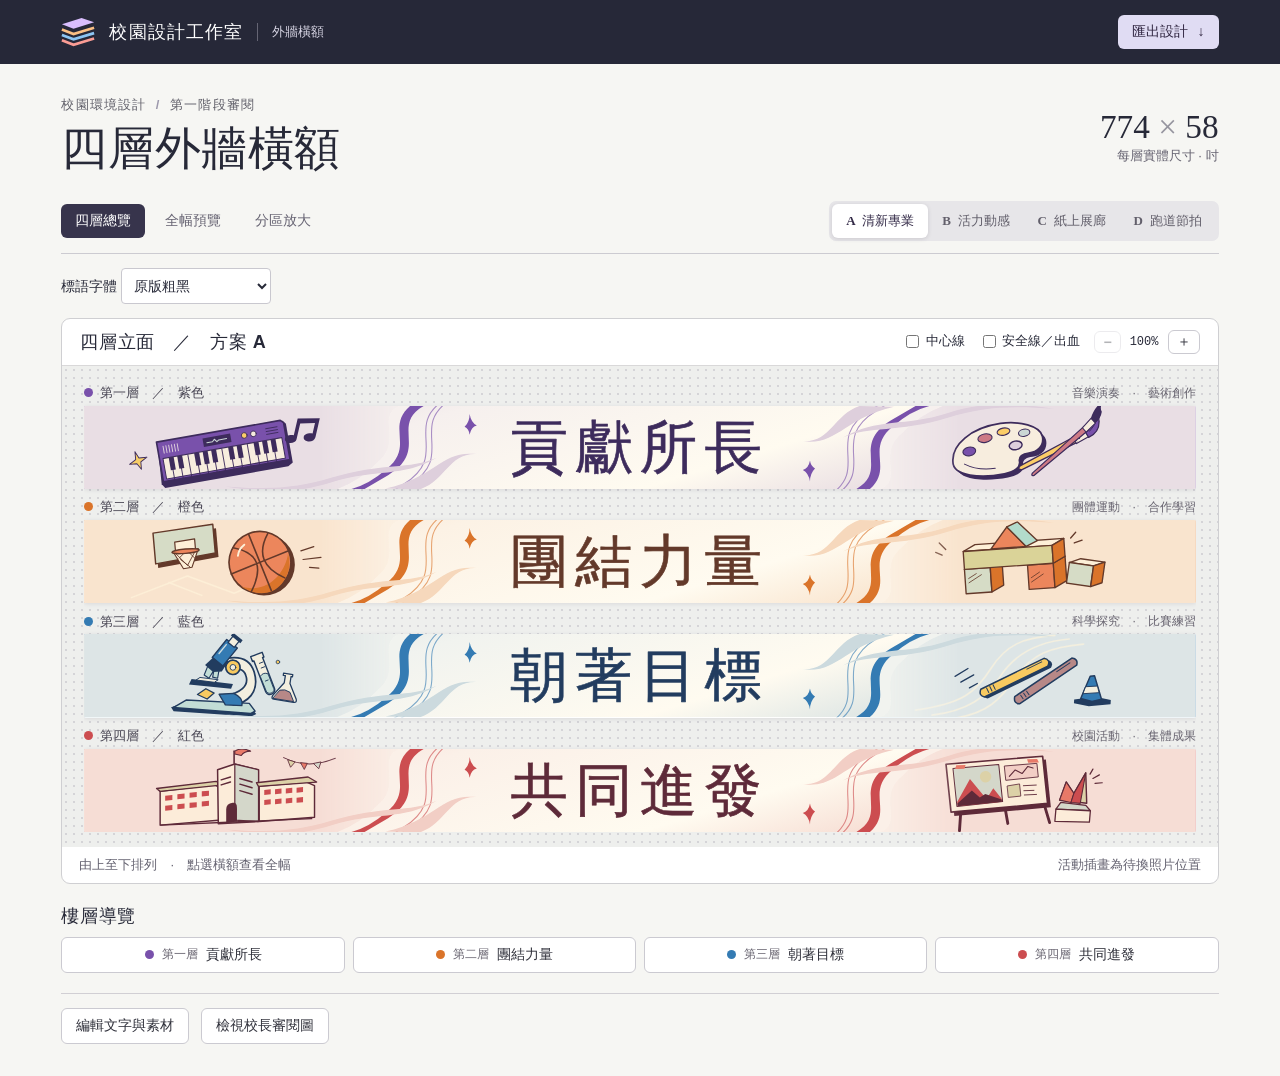
==== exterior-studio/index.html @ b6cfe5ee "Publish the four exterior banner designs and approved school photo previews" ====
<!doctype html>
<html lang="zh-HK"><head><meta charset="utf-8"><meta name="viewport" content="width=device-width, initial-scale=1"><meta name="theme-color" content="#242737"><link rel="icon" href="data:,"><title>四層外牆橫額｜校園設計工作室</title><link rel="stylesheet" href="style.css"></head>
<body>
<header><div class="bar"><div class="brand"><svg viewBox="0 0 38 33" aria-hidden="true"><path d="M1 8 23 1l14 5-23 7Z" fill="#D9BEFD"/><path d="m1 14 13 5 23-7" class="band" stroke="#FABF84"/><path d="m1 20 13 5 23-7" class="band" stroke="#8CC5F3"/><path d="m1 26 13 5 23-7" class="band" stroke="#FA9C94"/></svg><b>校園設計工作室</b><span>外牆橫額</span></div><button id="exportToggle" class="primary" aria-expanded="false">匯出設計 <span aria-hidden="true">↓</span></button></div></header>
<main><div class="intro"><div><div class="folio">校園環境設計 <i>/</i> 第一階段審閱</div><h1>四層外牆橫額</h1></div><div class="spec"><strong>774 <em>×</em> 58</strong><span>每層實體尺寸 · 吋</span></div></div>
<section id="exports" class="panel" hidden><h2>匯出設計</h2><div class="actions"><button data-export="layers">本層分層 SVG 初稿</button><button data-export="full">本層全幅 PNG</button><button data-export="detail">本區放大 PNG</button><button data-export="board">校長審閱圖 PNG</button><button data-export="draft">下載可編輯草稿</button></div></section>
<div class="schemebar"><div class="modes" id="modes"><button data-mode="overview">四層總覽</button><button data-mode="full">全幅預覽</button><button data-mode="detail">分區放大</button></div><div class="schemes"><button data-scheme="A"><b>A</b> 清新專業</button><button data-scheme="B"><b>B</b> 活力動感</button><button data-scheme="C"><b>C</b> 紙上展廊</button><button data-scheme="D"><b>D</b> 跑道節拍</button></div></div>
<div class="titleChoices"><div id="bTitles" class="cTitleOptions" role="group" aria-label="B 版中央構圖" hidden><strong>中央構圖</strong><div class="schemes"><button data-b-title="plain">原版白字</button><button data-b-title="reference">揮筆題字・暖白</button><button data-b-title="sweep">揮筆題字・樓層色</button></div></div><div id="cTitles" class="cTitleOptions" role="group" aria-label="C 版中央構圖" hidden><strong>中央構圖</strong><div class="schemes"><button data-c-title="fold">C1　摺紙題簽</button><button data-c-title="press">C2　活字海報</button></div></div><label>標語字體 <select id="titleFace"><option value="seki">源石黑體（丹版）</option><option value="song">繁體粗宋</option><option value="sans">原版粗黑</option></select></label></div>
<section class="viewer"><div class="toolbar"><h2 id="viewTitle"></h2><div class="tools"><label><input type="checkbox" id="center"> 中心線</label><label><input type="checkbox" id="safety"> 安全線／出血</label><div class="zoom"><button id="minus" aria-label="縮小">−</button><output id="scale">100%</output><button id="plus" aria-label="放大">＋</button></div></div></div>
<div class="mat"><div id="view" class="viewport" tabindex="0" aria-label="外牆設計預覽，可橫向捲動"></div></div>
<div class="legend"><span id="viewHint"></span><span id="guideHint"></span></div></section>
<section class="navigation"><h2>樓層導覽</h2><nav id="floors" aria-label="選擇樓層"></nav><div id="regions" class="actions" aria-label="選擇放大區域" hidden></div></section>
<div class="editbar"><button id="editToggle" aria-expanded="false">編輯文字與素材</button><button id="boardToggle" aria-expanded="false">檢視校長審閱圖</button></div>
<section id="editor" class="panel" hidden><h2>編輯橫額</h2><div class="fields"><label>目前樓層<select id="level"></select></label><label>主標語（四字）<input id="headline" maxlength="8" required><span id="titleHint"></span></label><label>主題色調<select id="tone"></select></label><label>標語字級 <output id="fontOut"></output><input type="range" id="font" min="64" max="86"></label><label>字距 <output id="trackOut"></output><input type="range" id="track" min="4" max="17"></label></div>
<h3>活動照片</h3><div id="photoEditors" class="photoEditors"></div>
<h3>印刷參考線 <small>暫定值，待印刷公司與現場確認</small></h3><div class="fields"><label>安全邊距（吋）<input id="margin" type="number" min="0" max="20" step=".25"></label><label>出血（吋）<input id="bleed" type="number" min="0" max="10" step=".25"></label></div>
<h3>可編輯草稿</h3><div class="actions"><button data-export="draft">下載草稿 JSON</button><label class="filebtn">載入草稿 JSON<input type="file" id="restore" accept=".json,application/json"></label></div></section>
<section id="boardPanel" class="panel" hidden><div class="boardHead"><h2>校長審閱圖</h2><button data-export="board">下載審閱圖 PNG</button></div><div id="boardView"></div></section>
<p role="status" id="status"></p></main>
<svg id="measure" xmlns="http://www.w3.org/2000/svg" aria-hidden="true"></svg>
<script defer src="fonts/seki-data.js"></script><script defer src="art.js"></script><script defer src="design.js"></script><script defer src="review.js"></script><script defer src="app.js"></script></body></html>
---- exterior-studio/style.css ----
:root{font-family:"PingFang HK","Microsoft JhengHei",sans-serif;color:#272938;background:#f6f6f3;accent-color:#595079;font-synthesis:none}*{box-sizing:border-box}body{margin:0}header{background:#262838;color:#fff}.bar,main{max-width:1630px;margin:auto;padding-inline:clamp(16px,4.8vw,78px)}.bar,.brand,.intro,.schemebar,.toolbar,.tools,.zoom,.legend,.editbar,.boardHead,.navigation h2{display:flex;align-items:center;justify-content:space-between;gap:12px}.bar{height:64px}.brand{justify-content:flex-start;gap:14px}.brand svg{width:34px}.band{fill:none;stroke-width:3}.brand b{font-size:18px;letter-spacing:.06em}.brand span{border-left:1px solid #656574;padding-left:14px;font-size:13px;color:#d6d4e3}button,.filebtn,input,select{font:inherit}button,.filebtn{border:1px solid #cbcad1;background:#fff;color:#30313b;cursor:pointer;font-size:14px;font-weight:600;padding:8px 14px;border-radius:6px}button:hover,.filebtn:hover{background:#eeedf4}button:disabled{opacity:.36;cursor:default}button:focus-visible,input:focus-visible,select:focus-visible,.filebtn:focus-within{outline:3px solid #8972b0;outline-offset:3px}.primary{background:#e0dcf3;color:#302641;border:0}.primary span{margin-left:6px}main{padding-top:32px;padding-bottom:32px}.intro{margin:0 0 24px}.folio{font-size:13px;color:#61606a;font-weight:600;letter-spacing:.085em}.folio i{font-style:normal;color:#9c98ac;margin:0 5px}h1{font-size:clamp(32px,3.6vw,57px);line-height:1.2;letter-spacing:.012em;margin:.16em 0 0;font-weight:800}.spec{display:grid;gap:0;text-align:right}.spec strong{font:500 clamp(24px,2.6vw,38px)/1.2 Georgia,serif;font-variant-numeric:lining-nums}.spec em{color:#96959f;font-style:normal}.spec span,.legend,.rowMeta,.folio,.note{font-size:13px}.spec span{color:#666371}.schemebar{border-bottom:1px solid #cccbd1;padding-bottom:12px;margin-bottom:14px;flex-wrap:wrap}.modes,.schemes,.actions{display:flex;gap:6px;flex-wrap:wrap}.modes button{border:0;background:transparent;color:#666372}.modes [aria-pressed=true]{color:#fff;background:#37344c}.schemes{padding:3px;background:#e7e6e9;gap:0;border-radius:7px}.schemes button{border:0;background:transparent;font-size:13px;color:#625f6b}.schemes b{font-family:Georgia,serif;margin-right:3px}.schemes [aria-pressed=true]{background:#fff;color:#342b48;box-shadow:0 1px 4px #27203925}.viewer,.panel{border:1px solid #cfcfd2;border-radius:9px;background:#fff;overflow:hidden}.toolbar{padding:10px 18px;min-height:47px;border-bottom:1px solid #d9d8d9}h2,h3{margin:0}h2{font-size:18px;letter-spacing:.03em}.tools{gap:14px;flex-wrap:wrap}.tools label{font-size:13px}.tools input{vertical-align:middle}.zoom{gap:2px}.zoom button{padding:2px 8px}.zoom output{font:12px ui-monospace,monospace;width:43px;text-align:center}.mat{background-color:#eeefed;background-image:radial-gradient(#bab9c18a .7px,transparent .8px);background-size:8px 8px;padding:15px clamp(10px,1.7vw,26px)}.viewport{overflow:auto;max-height:76vh}.sheet{min-width:100%}.rowMeta{display:flex;align-items:center;justify-content:space-between;height:25px;color:#474452;font-weight:650}.rowMeta small{font-size:12px;color:#686470;font-weight:450}.swatch{display:inline-block;width:9px;height:9px;border-radius:50%;background:var(--tone);margin-right:7px}.artButton,.artView{display:block;border:0;padding:0;border-radius:2px;background:white;width:100%;overflow:hidden;box-shadow:0 1px 4px #3731461c}.artButton:focus-visible{outline-offset:-3px}.artButton>svg,.artView>svg,#boardView>svg{display:block;width:100%;height:auto}.floorRow+.floorRow{margin-top:6px}.legend{padding:9px 17px;color:#656371}.navigation{margin:20px 0}.navigation h2{margin-bottom:9px}.navigation nav{display:grid;grid-template-columns:repeat(4,1fr);gap:8px}.navigation nav button{display:flex;align-items:center;gap:8px;justify-content:center}.navigation nav small{font-size:12px;color:#696571}.navigation nav .swatch{margin:0}.navigation button[aria-pressed=true],#regions button[aria-pressed=true]{border-color:#72668a;background:#efedf5}#regions{margin-top:12px}.editbar{border-top:1px solid #d1cfd4;padding-top:14px;justify-content:flex-start}.panel{padding:18px;margin:14px 0}.panel h2{margin-bottom:14px}.fields,.photoEditors{display:grid;gap:14px;grid-template-columns:repeat(auto-fit,minmax(155px,1fr))}.fields label,.photoCard label{display:grid;gap:5px;font-size:14px;color:#514f5a;align-content:start}.fields input:not([type=range]),select{background:white;border:1px solid #c9c8cf;padding:8px;border-radius:4px;min-width:0;color:inherit}.fields label:has(output),.photoCard label:has(output){display:block}.fields output,.photoCard output{font-size:12px;color:#6c6678}.fields input[type=range],.photoCard input[type=range]{width:100%;display:block}.panel h3{font-size:16px;margin:22px 0 10px}.panel h3 small{font-size:12px;font-weight:400;margin-left:10px;color:#64616c}.photoCard{border:1px solid #d6d4dc;border-radius:6px;padding:13px;display:grid;gap:12px}.photoCard h4{margin:0}.photoCard input[type=file]{max-width:100%}.filebtn{position:relative;overflow:hidden}.filebtn input{position:absolute;inset:0;opacity:0;width:100%;cursor:pointer}.boardHead{margin-bottom:12px}.boardHead h2{margin:0}#status,#titleHint{font-size:13px;color:#5a4865}#status:empty{display:none}#measure{position:fixed;top:-2000px;width:1600px;height:200px;visibility:hidden;pointer-events:none}[hidden]{display:none!important}
@media(max-width:720px){.bar{height:55px}.brand{gap:8px}.brand b{font-size:15px}.brand span{display:none}.intro{margin-bottom:15px}main{padding-top:20px}.schemebar{gap:9px}.modes button,.schemes button{padding:7px 9px}.toolbar,.legend{align-items:flex-start;flex-wrap:wrap;padding:9px 10px}.tools{gap:6px}h2{font-size:16px}.navigation nav{grid-template-columns:repeat(2,1fr)}.navigation nav button{padding:8px}.legend{gap:3px}.photoEditors{grid-template-columns:1fr}.mat{padding:9px}.rowMeta{height:25px}.brand svg{width:27px}.spec span,.rowMeta small,.legend{font-size:12px}.folio{font-size:12px}.boardHead{flex-wrap:wrap}}

.titleChoices{display:flex;flex-wrap:wrap;align-items:center;gap:12px;margin:0 0 14px}.titleChoices strong{font-size:14px}

.cTitleOptions{display:flex;align-items:center;gap:12px}.titleChoices label{font-size:14px;font-weight:600}
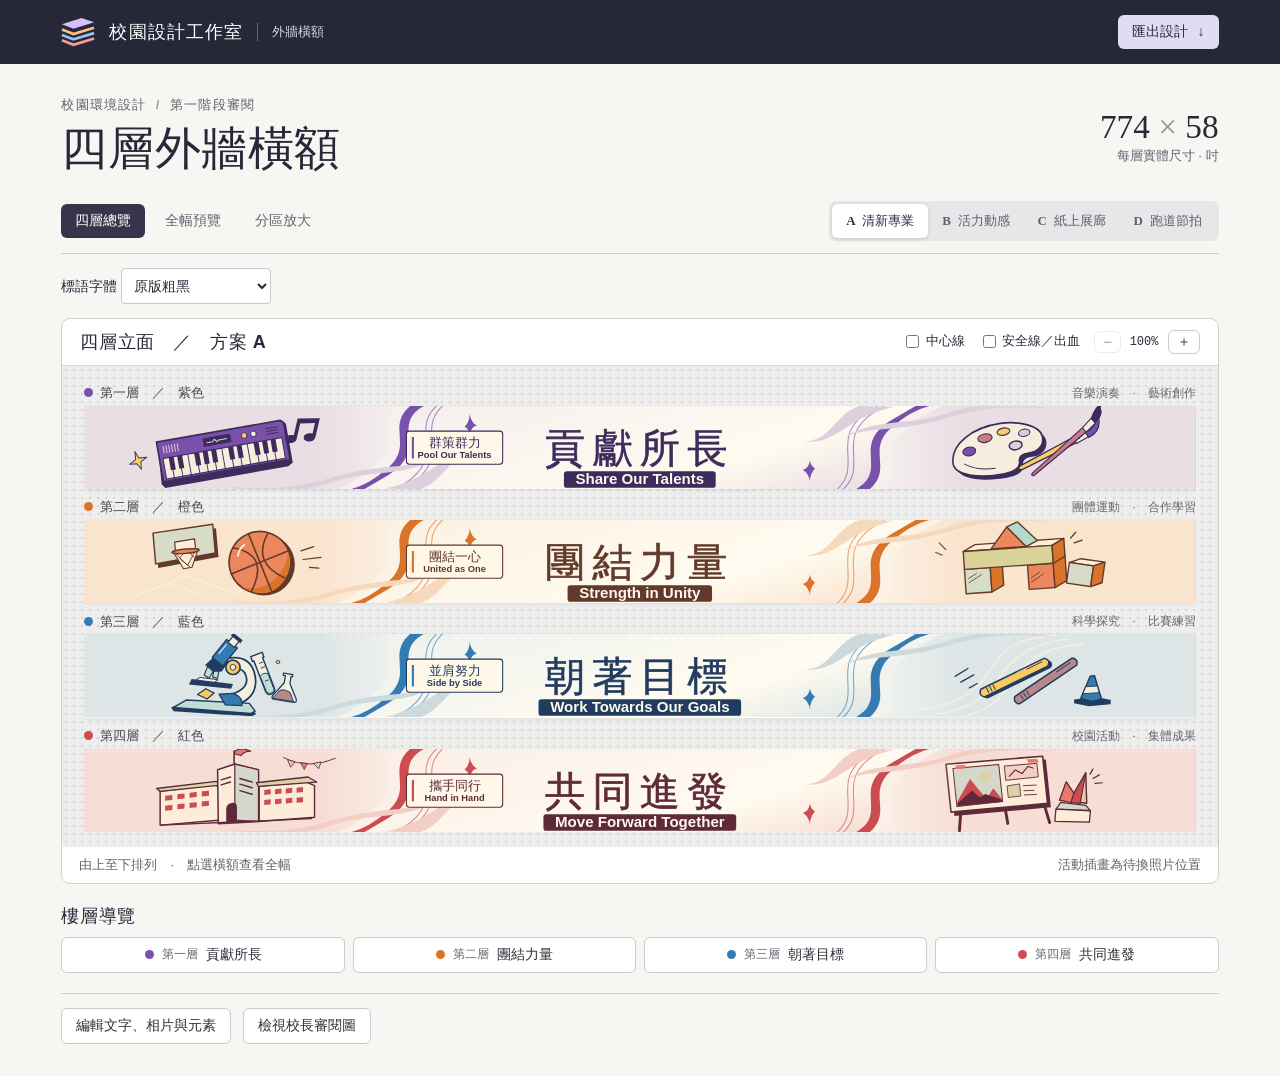
==== commit 90e8536e: "Add editable bilingual slogans, unity captions and per-floor banner elements" ====
--- a/exterior-studio/index.html
+++ b/exterior-studio/index.html
@@ -1,21 +1,24 @@
 <!doctype html>
-<html lang="zh-HK"><head><meta charset="utf-8"><meta name="viewport" content="width=device-width, initial-scale=1"><meta name="theme-color" content="#242737"><link rel="icon" href="data:,"><title>四層外牆橫額｜校園設計工作室</title><link rel="stylesheet" href="style.css"></head>
+<html lang="zh-HK"><head><meta charset="utf-8"><meta name="viewport" content="width=device-width, initial-scale=1"><meta name="theme-color" content="#242737"><link rel="icon" href="data:,"><title>四層外牆橫額｜校園設計工作室</title><link rel="stylesheet" href="style.css?v=bilingual-1"></head>
 <body>
 <header><div class="bar"><div class="brand"><svg viewBox="0 0 38 33" aria-hidden="true"><path d="M1 8 23 1l14 5-23 7Z" fill="#D9BEFD"/><path d="m1 14 13 5 23-7" class="band" stroke="#FABF84"/><path d="m1 20 13 5 23-7" class="band" stroke="#8CC5F3"/><path d="m1 26 13 5 23-7" class="band" stroke="#FA9C94"/></svg><b>校園設計工作室</b><span>外牆橫額</span></div><button id="exportToggle" class="primary" aria-expanded="false">匯出設計 <span aria-hidden="true">↓</span></button></div></header>
 <main><div class="intro"><div><div class="folio">校園環境設計 <i>/</i> 第一階段審閱</div><h1>四層外牆橫額</h1></div><div class="spec"><strong>774 <em>×</em> 58</strong><span>每層實體尺寸 · 吋</span></div></div>
 <section id="exports" class="panel" hidden><h2>匯出設計</h2><div class="actions"><button data-export="layers">本層分層 SVG 初稿</button><button data-export="full">本層全幅 PNG</button><button data-export="detail">本區放大 PNG</button><button data-export="board">校長審閱圖 PNG</button><button data-export="draft">下載可編輯草稿</button></div></section>
 <div class="schemebar"><div class="modes" id="modes"><button data-mode="overview">四層總覽</button><button data-mode="full">全幅預覽</button><button data-mode="detail">分區放大</button></div><div class="schemes"><button data-scheme="A"><b>A</b> 清新專業</button><button data-scheme="B"><b>B</b> 活力動感</button><button data-scheme="C"><b>C</b> 紙上展廊</button><button data-scheme="D"><b>D</b> 跑道節拍</button></div></div>
 <div class="titleChoices"><div id="bTitles" class="cTitleOptions" role="group" aria-label="B 版中央構圖" hidden><strong>中央構圖</strong><div class="schemes"><button data-b-title="plain">原版白字</button><button data-b-title="reference">揮筆題字・暖白</button><button data-b-title="sweep">揮筆題字・樓層色</button></div></div><div id="cTitles" class="cTitleOptions" role="group" aria-label="C 版中央構圖" hidden><strong>中央構圖</strong><div class="schemes"><button data-c-title="fold">C1　摺紙題簽</button><button data-c-title="press">C2　活字海報</button></div></div><label>標語字體 <select id="titleFace"><option value="seki">源石黑體（丹版）</option><option value="song">繁體粗宋</option><option value="sans">原版粗黑</option></select></label></div>
+<div id="photoSets" class="titleChoices" hidden><strong>已選活動相片</strong><div class="schemes"><button data-photo-set="main">主配搭</button><button data-photo-set="alternate">替換配搭</button></div></div>
 <section class="viewer"><div class="toolbar"><h2 id="viewTitle"></h2><div class="tools"><label><input type="checkbox" id="center"> 中心線</label><label><input type="checkbox" id="safety"> 安全線／出血</label><div class="zoom"><button id="minus" aria-label="縮小">−</button><output id="scale">100%</output><button id="plus" aria-label="放大">＋</button></div></div></div>
 <div class="mat"><div id="view" class="viewport" tabindex="0" aria-label="外牆設計預覽，可橫向捲動"></div></div>
 <div class="legend"><span id="viewHint"></span><span id="guideHint"></span></div></section>
 <section class="navigation"><h2>樓層導覽</h2><nav id="floors" aria-label="選擇樓層"></nav><div id="regions" class="actions" aria-label="選擇放大區域" hidden></div></section>
-<div class="editbar"><button id="editToggle" aria-expanded="false">編輯文字與素材</button><button id="boardToggle" aria-expanded="false">檢視校長審閱圖</button></div>
+<div class="editbar"><button id="editToggle" aria-expanded="false">編輯文字、相片與元素</button><button id="boardToggle" aria-expanded="false">檢視校長審閱圖</button></div>
 <section id="editor" class="panel" hidden><h2>編輯橫額</h2><div class="fields"><label>目前樓層<select id="level"></select></label><label>主標語（四字）<input id="headline" maxlength="8" required><span id="titleHint"></span></label><label>主題色調<select id="tone"></select></label><label>標語字級 <output id="fontOut"></output><input type="range" id="font" min="64" max="86"></label><label>字距 <output id="trackOut"></output><input type="range" id="track" min="4" max="17"></label></div>
+<h3>本層設計元素</h3><div class="actions elementAdd"><label for="elementType">新增元素</label><select id="elementType"></select><button id="addElement">加入本層</button></div>
+<div id="elementList"></div>
 <h3>活動照片</h3><div id="photoEditors" class="photoEditors"></div>
 <h3>印刷參考線 <small>暫定值，待印刷公司與現場確認</small></h3><div class="fields"><label>安全邊距（吋）<input id="margin" type="number" min="0" max="20" step=".25"></label><label>出血（吋）<input id="bleed" type="number" min="0" max="10" step=".25"></label></div>
 <h3>可編輯草稿</h3><div class="actions"><button data-export="draft">下載草稿 JSON</button><label class="filebtn">載入草稿 JSON<input type="file" id="restore" accept=".json,application/json"></label></div></section>
 <section id="boardPanel" class="panel" hidden><div class="boardHead"><h2>校長審閱圖</h2><button data-export="board">下載審閱圖 PNG</button></div><div id="boardView"></div></section>
 <p role="status" id="status"></p></main>
 <svg id="measure" xmlns="http://www.w3.org/2000/svg" aria-hidden="true"></svg>
-<script defer src="fonts/seki-data.js"></script><script defer src="art.js"></script><script defer src="design.js"></script><script defer src="review.js"></script><script defer src="app.js"></script></body></html>
+<script defer src="fonts/seki-data.js"></script><script defer src="art.js"></script><script defer src="design.js?v=bilingual-1"></script><script defer src="review.js?v=bilingual-1"></script><script defer src="app.js?v=bilingual-1"></script></body></html>
--- a/exterior-studio/style.css
+++ b/exterior-studio/style.css
@@ -4,3 +4,10 @@
 .titleChoices{display:flex;flex-wrap:wrap;align-items:center;gap:12px;margin:0 0 14px}.titleChoices strong{font-size:14px}
 
 .cTitleOptions{display:flex;align-items:center;gap:12px}.titleChoices label{font-size:14px;font-weight:600}
+
+#view [data-layer^="photo-"] image{cursor:ew-resize;touch-action:pan-y;user-select:none}
+#view [data-layer="accents"],#view [data-guide]{pointer-events:none}
+#view .artButton:has(image),#view .artView:has(image){touch-action:pan-y pinch-zoom}
+
+.elementAdd{align-items:center;margin-bottom:10px}.elementRow{display:grid;grid-template-columns:7em minmax(0,1fr) auto;align-items:center;gap:12px;padding:8px 0;border-bottom:1px solid #dedce0}.elementRow strong,.elementFields label{font-size:14px}.elementFields{display:flex;gap:10px;flex-wrap:wrap}.elementFields label{display:grid;gap:2px;flex:1;color:#504c56}.elementFields input{padding:6px;border:1px solid #bcb9c3;border-radius:4px;min-width:0;width:100%}
+@media(max-width:650px){.elementRow{grid-template-columns:1fr auto}.elementFields:not(:empty){order:3;grid-column:1/-1}.elementFields:empty{display:none}}
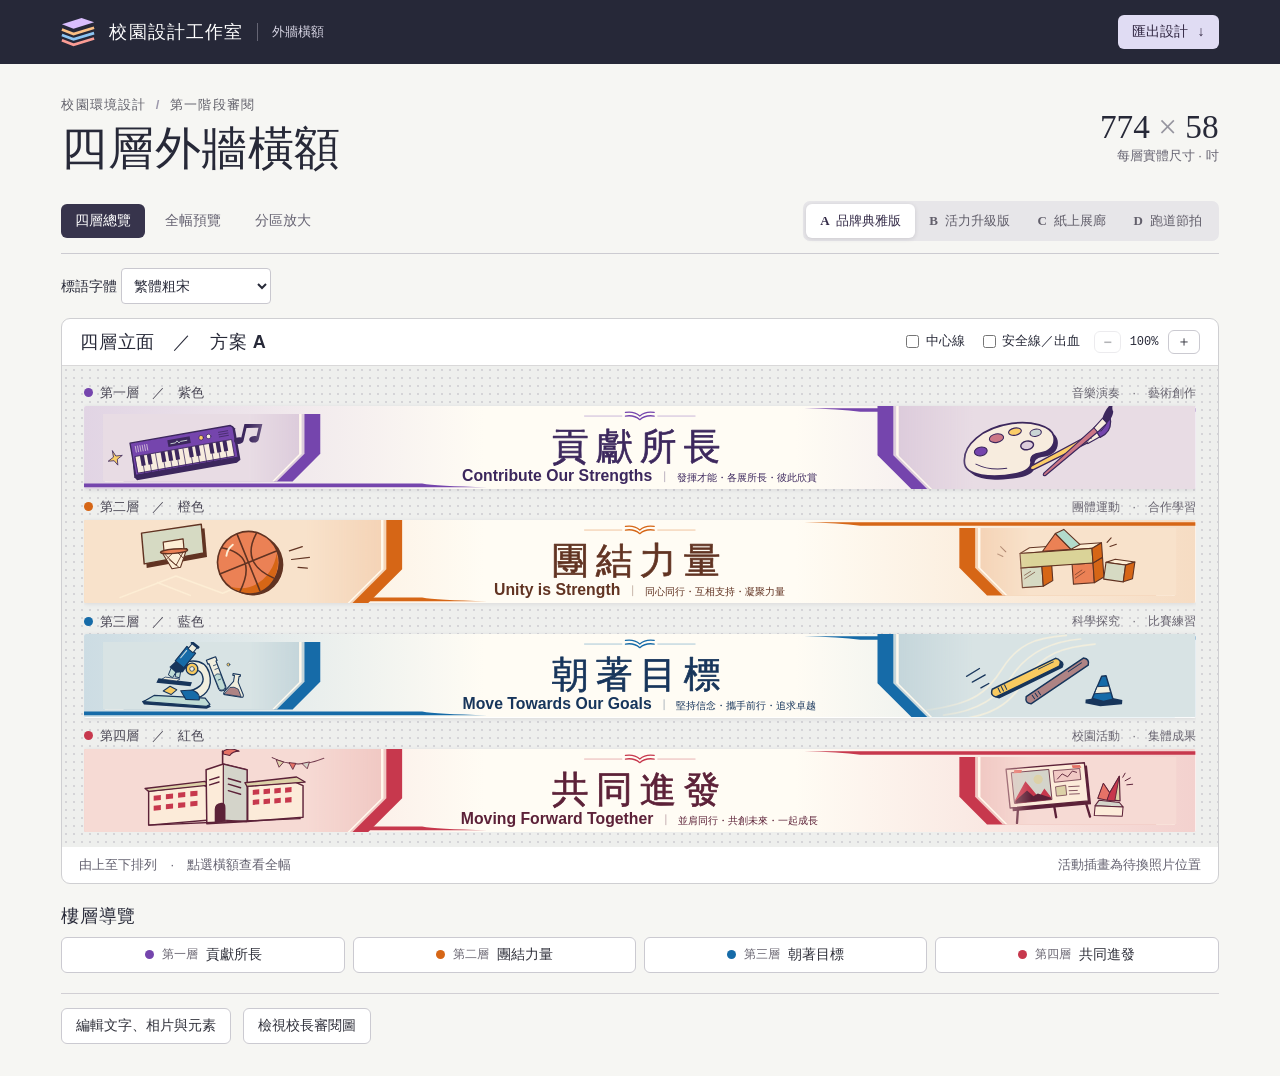
==== commit 3c34d218: "Redesign exterior banners with two bilingual school-brand layouts and review sheets" ====
--- a/exterior-studio/index.html
+++ b/exterior-studio/index.html
@@ -1,11 +1,11 @@
 <!doctype html>
-<html lang="zh-HK"><head><meta charset="utf-8"><meta name="viewport" content="width=device-width, initial-scale=1"><meta name="theme-color" content="#242737"><link rel="icon" href="data:,"><title>四層外牆橫額｜校園設計工作室</title><link rel="stylesheet" href="style.css?v=bilingual-1"></head>
+<html lang="zh-HK"><head><meta charset="utf-8"><meta name="viewport" content="width=device-width, initial-scale=1"><meta name="theme-color" content="#242737"><link rel="icon" href="data:,"><title>四層外牆橫額｜校園設計工作室</title><link rel="stylesheet" href="style.css?v=facade-brand-2"></head>
 <body>
 <header><div class="bar"><div class="brand"><svg viewBox="0 0 38 33" aria-hidden="true"><path d="M1 8 23 1l14 5-23 7Z" fill="#D9BEFD"/><path d="m1 14 13 5 23-7" class="band" stroke="#FABF84"/><path d="m1 20 13 5 23-7" class="band" stroke="#8CC5F3"/><path d="m1 26 13 5 23-7" class="band" stroke="#FA9C94"/></svg><b>校園設計工作室</b><span>外牆橫額</span></div><button id="exportToggle" class="primary" aria-expanded="false">匯出設計 <span aria-hidden="true">↓</span></button></div></header>
 <main><div class="intro"><div><div class="folio">校園環境設計 <i>/</i> 第一階段審閱</div><h1>四層外牆橫額</h1></div><div class="spec"><strong>774 <em>×</em> 58</strong><span>每層實體尺寸 · 吋</span></div></div>
-<section id="exports" class="panel" hidden><h2>匯出設計</h2><div class="actions"><button data-export="layers">本層分層 SVG 初稿</button><button data-export="full">本層全幅 PNG</button><button data-export="detail">本區放大 PNG</button><button data-export="board">校長審閱圖 PNG</button><button data-export="draft">下載可編輯草稿</button></div></section>
-<div class="schemebar"><div class="modes" id="modes"><button data-mode="overview">四層總覽</button><button data-mode="full">全幅預覽</button><button data-mode="detail">分區放大</button></div><div class="schemes"><button data-scheme="A"><b>A</b> 清新專業</button><button data-scheme="B"><b>B</b> 活力動感</button><button data-scheme="C"><b>C</b> 紙上展廊</button><button data-scheme="D"><b>D</b> 跑道節拍</button></div></div>
-<div class="titleChoices"><div id="bTitles" class="cTitleOptions" role="group" aria-label="B 版中央構圖" hidden><strong>中央構圖</strong><div class="schemes"><button data-b-title="plain">原版白字</button><button data-b-title="reference">揮筆題字・暖白</button><button data-b-title="sweep">揮筆題字・樓層色</button></div></div><div id="cTitles" class="cTitleOptions" role="group" aria-label="C 版中央構圖" hidden><strong>中央構圖</strong><div class="schemes"><button data-c-title="fold">C1　摺紙題簽</button><button data-c-title="press">C2　活字海報</button></div></div><label>標語字體 <select id="titleFace"><option value="seki">源石黑體（丹版）</option><option value="song">繁體粗宋</option><option value="sans">原版粗黑</option></select></label></div>
+<section id="exports" class="panel" hidden><h2>匯出設計</h2><div class="actions"><button data-export="layers">本層分層 SVG 初稿</button><button data-export="full">本層全幅 PNG</button><button data-export="detail">本區放大 PNG</button><button data-export="overview">四層總覽 PNG</button><button data-export="details">四層局部放大 PNG</button><button data-export="compare">新版 A／B 對照 PNG</button><button data-export="board">校長審閱圖 PNG</button><button data-export="draft">下載可編輯草稿</button></div></section>
+<div class="schemebar"><div class="modes" id="modes"><button data-mode="overview">四層總覽</button><button data-mode="full">全幅預覽</button><button data-mode="detail">分區放大</button></div><div class="schemes"><button data-scheme="A"><b>A</b> 品牌典雅版</button><button data-scheme="B"><b>B</b> 活力升級版</button><button data-scheme="C"><b>C</b> 紙上展廊</button><button data-scheme="D"><b>D</b> 跑道節拍</button></div></div>
+<div class="titleChoices"><div id="bTitles" class="cTitleOptions" role="group" aria-label="B 版底色" hidden><strong>中央底色</strong><div class="schemes"><button data-b-title="plain">深墨</button><button data-b-title="reference">暖白</button><button data-b-title="sweep">主題色</button></div></div><div id="cTitles" class="cTitleOptions" role="group" aria-label="C 版中央構圖" hidden><strong>中央構圖</strong><div class="schemes"><button data-c-title="fold">C1　摺紙題簽</button><button data-c-title="press">C2　活字海報</button></div></div><label>標語字體 <select id="titleFace"><option value="seki">源石黑體（丹版）</option><option value="song">繁體粗宋</option><option value="sans">原版粗黑</option></select></label></div>
 <div id="photoSets" class="titleChoices" hidden><strong>已選活動相片</strong><div class="schemes"><button data-photo-set="main">主配搭</button><button data-photo-set="alternate">替換配搭</button></div></div>
 <section class="viewer"><div class="toolbar"><h2 id="viewTitle"></h2><div class="tools"><label><input type="checkbox" id="center"> 中心線</label><label><input type="checkbox" id="safety"> 安全線／出血</label><div class="zoom"><button id="minus" aria-label="縮小">−</button><output id="scale">100%</output><button id="plus" aria-label="放大">＋</button></div></div></div>
 <div class="mat"><div id="view" class="viewport" tabindex="0" aria-label="外牆設計預覽，可橫向捲動"></div></div>
@@ -21,4 +21,4 @@
 <section id="boardPanel" class="panel" hidden><div class="boardHead"><h2>校長審閱圖</h2><button data-export="board">下載審閱圖 PNG</button></div><div id="boardView"></div></section>
 <p role="status" id="status"></p></main>
 <svg id="measure" xmlns="http://www.w3.org/2000/svg" aria-hidden="true"></svg>
-<script defer src="fonts/seki-data.js"></script><script defer src="art.js"></script><script defer src="design.js?v=bilingual-1"></script><script defer src="review.js?v=bilingual-1"></script><script defer src="app.js?v=bilingual-1"></script></body></html>
+<script defer src="fonts/seki-data.js"></script><script defer src="art.js"></script><script defer src="design.js?v=facade-brand-2"></script><script defer src="review.js?v=facade-brand-2"></script><script defer src="app.js?v=facade-brand-2"></script></body></html>
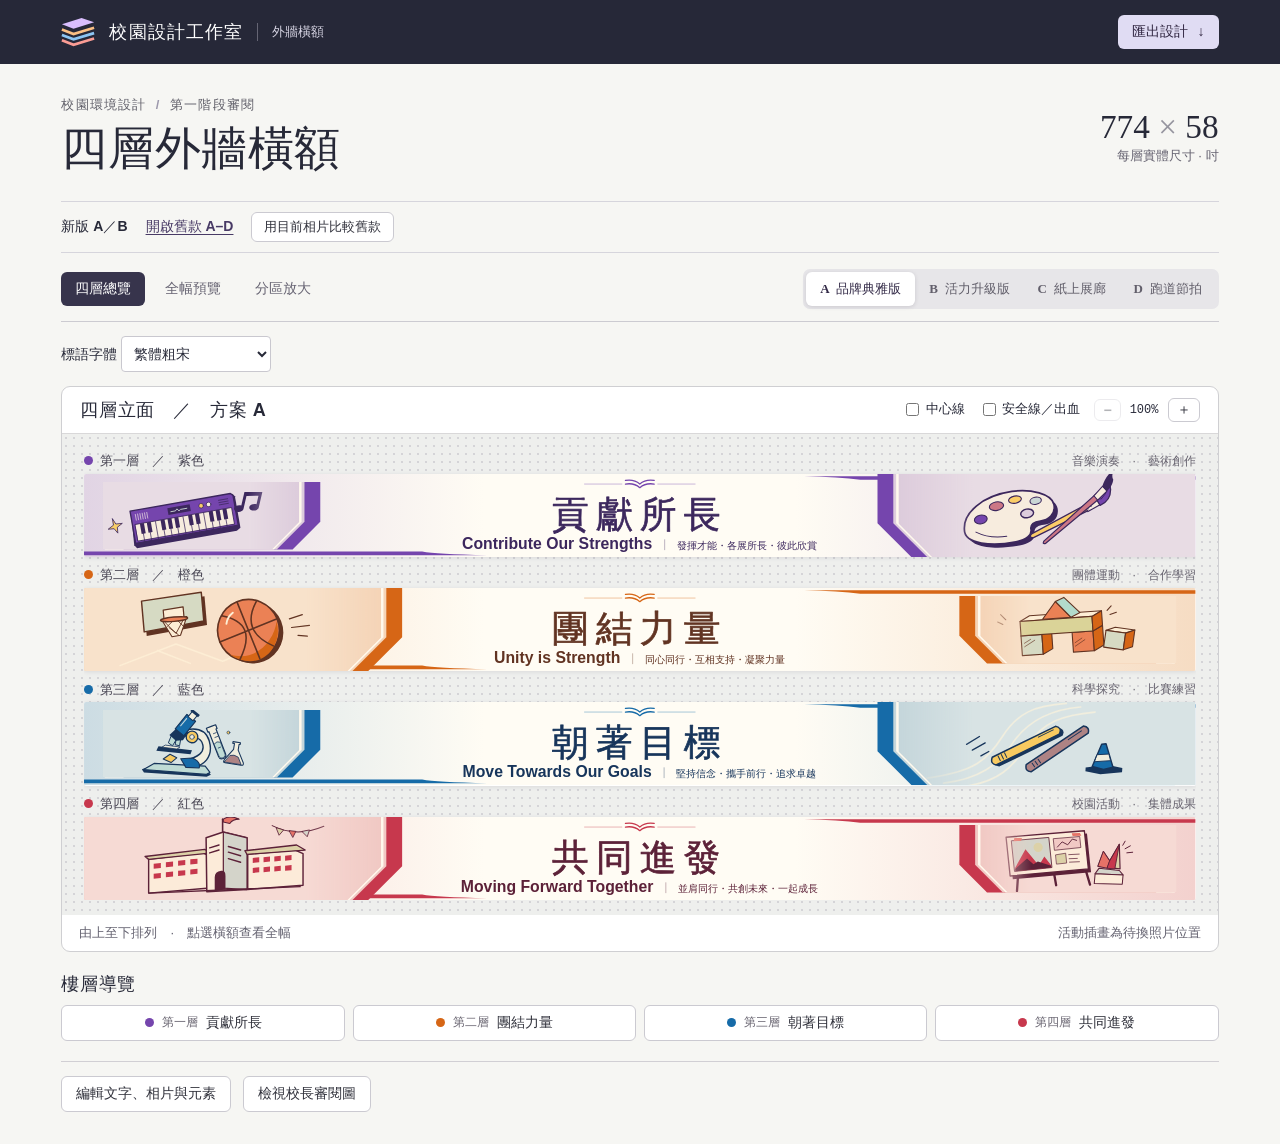
==== commit 5155aa49: "Keep original A–D exterior studio and switch editions with independent photo comparisons" ====
--- a/exterior-studio/index.html
+++ b/exterior-studio/index.html
@@ -1,9 +1,10 @@
 <!doctype html>
-<html lang="zh-HK"><head><meta charset="utf-8"><meta name="viewport" content="width=device-width, initial-scale=1"><meta name="theme-color" content="#242737"><link rel="icon" href="data:,"><title>四層外牆橫額｜校園設計工作室</title><link rel="stylesheet" href="style.css?v=facade-brand-2"></head>
+<html lang="zh-HK" data-edition="brand"><head><meta charset="utf-8"><meta name="viewport" content="width=device-width, initial-scale=1"><meta name="theme-color" content="#242737"><link rel="icon" href="data:,"><title>四層外牆橫額｜校園設計工作室</title><link rel="stylesheet" href="style.css?v=facade-brand-3"></head>
 <body>
 <header><div class="bar"><div class="brand"><svg viewBox="0 0 38 33" aria-hidden="true"><path d="M1 8 23 1l14 5-23 7Z" fill="#D9BEFD"/><path d="m1 14 13 5 23-7" class="band" stroke="#FABF84"/><path d="m1 20 13 5 23-7" class="band" stroke="#8CC5F3"/><path d="m1 26 13 5 23-7" class="band" stroke="#FA9C94"/></svg><b>校園設計工作室</b><span>外牆橫額</span></div><button id="exportToggle" class="primary" aria-expanded="false">匯出設計 <span aria-hidden="true">↓</span></button></div></header>
 <main><div class="intro"><div><div class="folio">校園環境設計 <i>/</i> 第一階段審閱</div><h1>四層外牆橫額</h1></div><div class="spec"><strong>774 <em>×</em> 58</strong><span>每層實體尺寸 · 吋</span></div></div>
 <section id="exports" class="panel" hidden><h2>匯出設計</h2><div class="actions"><button data-export="layers">本層分層 SVG 初稿</button><button data-export="full">本層全幅 PNG</button><button data-export="detail">本區放大 PNG</button><button data-export="overview">四層總覽 PNG</button><button data-export="details">四層局部放大 PNG</button><button data-export="compare">新版 A／B 對照 PNG</button><button data-export="board">校長審閱圖 PNG</button><button data-export="draft">下載可編輯草稿</button></div></section>
+<nav class="editionNav" aria-label="設計版本"><strong>新版 A／B</strong><a id="otherEdition" href="classic.html?trial=reference&amp;scheme=B&amp;title=reference">開啟舊款 A–D</a><button id="compareEdition">用目前相片比較舊款</button><span id="compareHint" hidden>獨立比較稿</span></nav>
 <div class="schemebar"><div class="modes" id="modes"><button data-mode="overview">四層總覽</button><button data-mode="full">全幅預覽</button><button data-mode="detail">分區放大</button></div><div class="schemes"><button data-scheme="A"><b>A</b> 品牌典雅版</button><button data-scheme="B"><b>B</b> 活力升級版</button><button data-scheme="C"><b>C</b> 紙上展廊</button><button data-scheme="D"><b>D</b> 跑道節拍</button></div></div>
 <div class="titleChoices"><div id="bTitles" class="cTitleOptions" role="group" aria-label="B 版底色" hidden><strong>中央底色</strong><div class="schemes"><button data-b-title="plain">深墨</button><button data-b-title="reference">暖白</button><button data-b-title="sweep">主題色</button></div></div><div id="cTitles" class="cTitleOptions" role="group" aria-label="C 版中央構圖" hidden><strong>中央構圖</strong><div class="schemes"><button data-c-title="fold">C1　摺紙題簽</button><button data-c-title="press">C2　活字海報</button></div></div><label>標語字體 <select id="titleFace"><option value="seki">源石黑體（丹版）</option><option value="song">繁體粗宋</option><option value="sans">原版粗黑</option></select></label></div>
 <div id="photoSets" class="titleChoices" hidden><strong>已選活動相片</strong><div class="schemes"><button data-photo-set="main">主配搭</button><button data-photo-set="alternate">替換配搭</button></div></div>
@@ -21,4 +22,4 @@
 <section id="boardPanel" class="panel" hidden><div class="boardHead"><h2>校長審閱圖</h2><button data-export="board">下載審閱圖 PNG</button></div><div id="boardView"></div></section>
 <p role="status" id="status"></p></main>
 <svg id="measure" xmlns="http://www.w3.org/2000/svg" aria-hidden="true"></svg>
-<script defer src="fonts/seki-data.js"></script><script defer src="art.js"></script><script defer src="design.js?v=facade-brand-2"></script><script defer src="review.js?v=facade-brand-2"></script><script defer src="app.js?v=facade-brand-2"></script></body></html>
+<script defer src="fonts/seki-data.js"></script><script defer src="edition-switch.js?v=retained-1"></script><script defer src="art.js"></script><script defer src="design.js?v=facade-brand-3"></script><script defer src="review.js?v=facade-brand-3"></script><script defer src="app.js?v=facade-brand-3"></script></body></html>
--- a/exterior-studio/style.css
+++ b/exterior-studio/style.css
@@ -11,3 +11,8 @@
 
 .elementAdd{align-items:center;margin-bottom:10px}.elementRow{display:grid;grid-template-columns:7em minmax(0,1fr) auto;align-items:center;gap:12px;padding:8px 0;border-bottom:1px solid #dedce0}.elementRow strong,.elementFields label{font-size:14px}.elementFields{display:flex;gap:10px;flex-wrap:wrap}.elementFields label{display:grid;gap:2px;flex:1;color:#504c56}.elementFields input{padding:6px;border:1px solid #bcb9c3;border-radius:4px;min-width:0;width:100%}
 @media(max-width:650px){.elementRow{grid-template-columns:1fr auto}.elementFields:not(:empty){order:3;grid-column:1/-1}.elementFields:empty{display:none}}
+
+.editionNav{display:flex;align-items:center;gap:10px 18px;flex-wrap:wrap;margin:0 0 16px;padding:10px 0;border-block:1px solid #d6d5dc;font-size:14px}
+.editionNav a{color:#483a65;text-underline-offset:3px;font-weight:650}
+.editionNav button{padding:5px 12px;font-size:13px}
+.editionNav span{color:#575461}
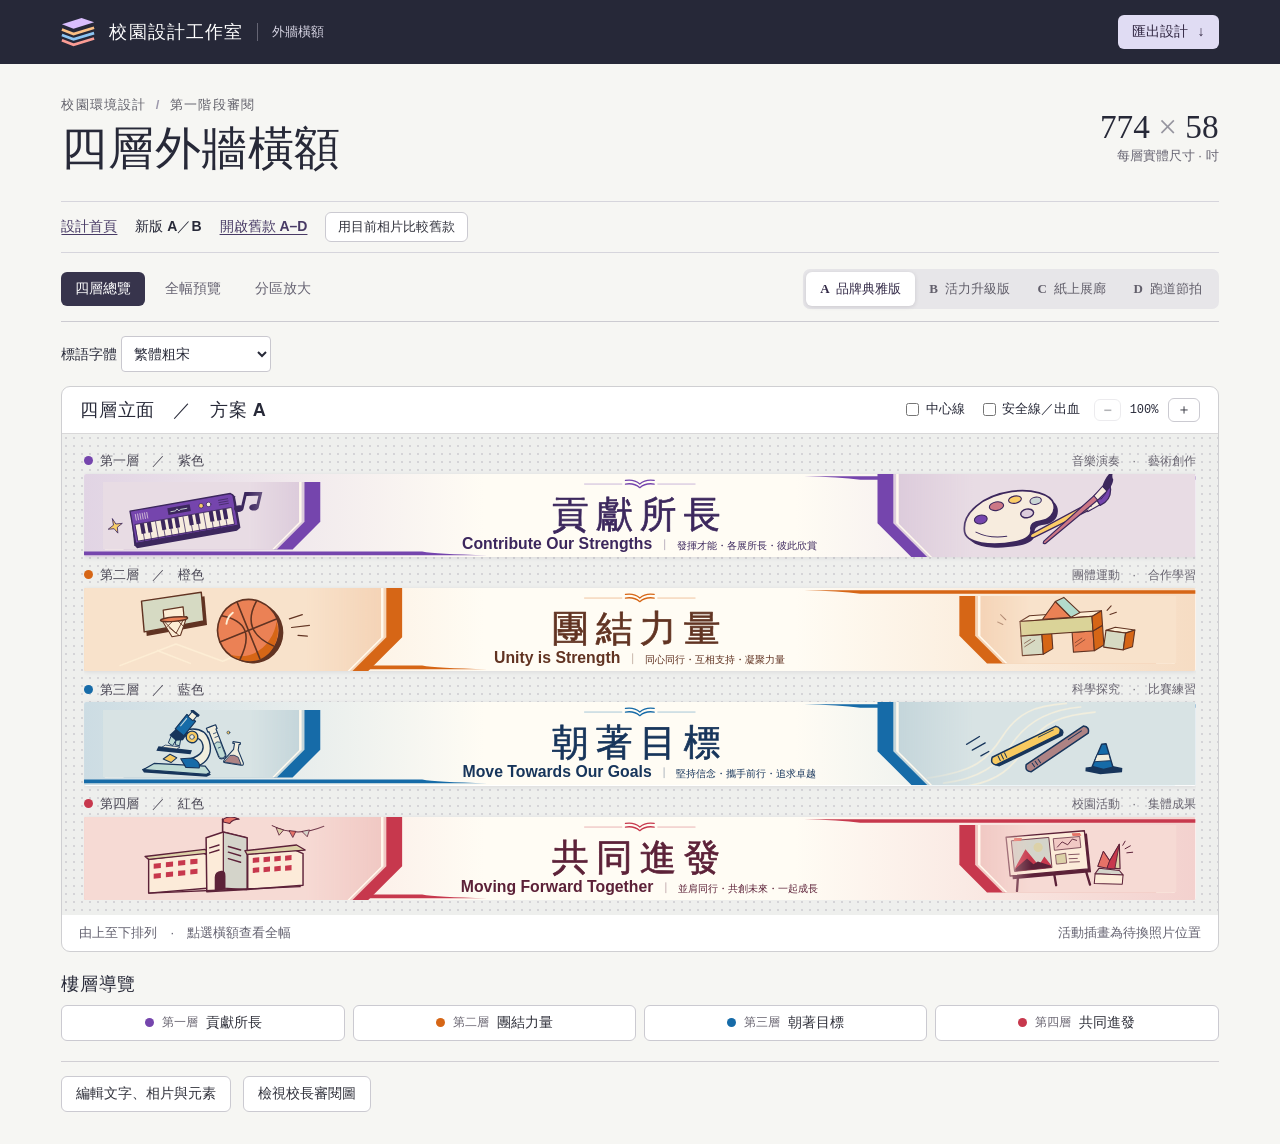
==== commit 0075d004: "Add school design homepage and update classic warm-white exterior banner studio" ====
--- a/exterior-studio/index.html
+++ b/exterior-studio/index.html
@@ -1,10 +1,10 @@
 <!doctype html>
-<html lang="zh-HK" data-edition="brand"><head><meta charset="utf-8"><meta name="viewport" content="width=device-width, initial-scale=1"><meta name="theme-color" content="#242737"><link rel="icon" href="data:,"><title>四層外牆橫額｜校園設計工作室</title><link rel="stylesheet" href="style.css?v=facade-brand-3"></head>
+<html lang="zh-HK" data-edition="brand"><head><meta charset="utf-8"><meta name="viewport" content="width=device-width, initial-scale=1"><meta name="theme-color" content="#242737"><link rel="icon" href="data:,"><title>四層外牆橫額｜校園設計工作室</title><link rel="stylesheet" href="style.css?v=facade-brand-3"><script>if(location.pathname.endsWith('/')&&new URLSearchParams(location.search).get('title')==='reference'){location.replace('classic.html'+location.search+location.hash)}</script></head>
 <body>
 <header><div class="bar"><div class="brand"><svg viewBox="0 0 38 33" aria-hidden="true"><path d="M1 8 23 1l14 5-23 7Z" fill="#D9BEFD"/><path d="m1 14 13 5 23-7" class="band" stroke="#FABF84"/><path d="m1 20 13 5 23-7" class="band" stroke="#8CC5F3"/><path d="m1 26 13 5 23-7" class="band" stroke="#FA9C94"/></svg><b>校園設計工作室</b><span>外牆橫額</span></div><button id="exportToggle" class="primary" aria-expanded="false">匯出設計 <span aria-hidden="true">↓</span></button></div></header>
 <main><div class="intro"><div><div class="folio">校園環境設計 <i>/</i> 第一階段審閱</div><h1>四層外牆橫額</h1></div><div class="spec"><strong>774 <em>×</em> 58</strong><span>每層實體尺寸 · 吋</span></div></div>
 <section id="exports" class="panel" hidden><h2>匯出設計</h2><div class="actions"><button data-export="layers">本層分層 SVG 初稿</button><button data-export="full">本層全幅 PNG</button><button data-export="detail">本區放大 PNG</button><button data-export="overview">四層總覽 PNG</button><button data-export="details">四層局部放大 PNG</button><button data-export="compare">新版 A／B 對照 PNG</button><button data-export="board">校長審閱圖 PNG</button><button data-export="draft">下載可編輯草稿</button></div></section>
-<nav class="editionNav" aria-label="設計版本"><strong>新版 A／B</strong><a id="otherEdition" href="classic.html?trial=reference&amp;scheme=B&amp;title=reference">開啟舊款 A–D</a><button id="compareEdition">用目前相片比較舊款</button><span id="compareHint" hidden>獨立比較稿</span></nav>
+<nav class="editionNav" aria-label="設計版本"><a href="../index.html">設計首頁</a><strong>新版 A／B</strong><a id="otherEdition" href="classic.html?trial=reference&amp;scheme=B&amp;title=reference">開啟舊款 A–D</a><button id="compareEdition">用目前相片比較舊款</button><span id="compareHint" hidden>獨立比較稿</span></nav>
 <div class="schemebar"><div class="modes" id="modes"><button data-mode="overview">四層總覽</button><button data-mode="full">全幅預覽</button><button data-mode="detail">分區放大</button></div><div class="schemes"><button data-scheme="A"><b>A</b> 品牌典雅版</button><button data-scheme="B"><b>B</b> 活力升級版</button><button data-scheme="C"><b>C</b> 紙上展廊</button><button data-scheme="D"><b>D</b> 跑道節拍</button></div></div>
 <div class="titleChoices"><div id="bTitles" class="cTitleOptions" role="group" aria-label="B 版底色" hidden><strong>中央底色</strong><div class="schemes"><button data-b-title="plain">深墨</button><button data-b-title="reference">暖白</button><button data-b-title="sweep">主題色</button></div></div><div id="cTitles" class="cTitleOptions" role="group" aria-label="C 版中央構圖" hidden><strong>中央構圖</strong><div class="schemes"><button data-c-title="fold">C1　摺紙題簽</button><button data-c-title="press">C2　活字海報</button></div></div><label>標語字體 <select id="titleFace"><option value="seki">源石黑體（丹版）</option><option value="song">繁體粗宋</option><option value="sans">原版粗黑</option></select></label></div>
 <div id="photoSets" class="titleChoices" hidden><strong>已選活動相片</strong><div class="schemes"><button data-photo-set="main">主配搭</button><button data-photo-set="alternate">替換配搭</button></div></div>
